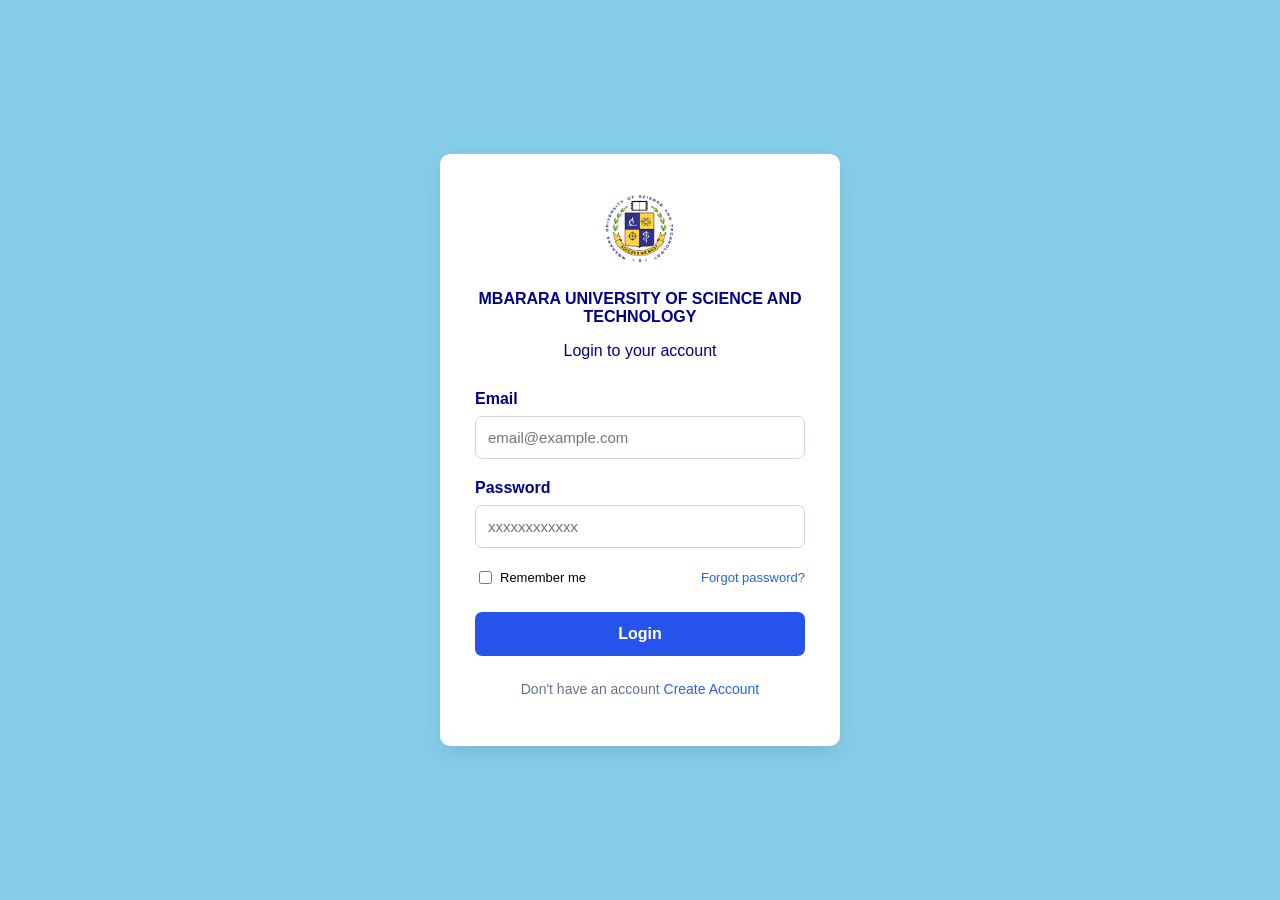
==== index.html @ ace02df0 "Initial commit" ====
<!DOCTYPE html>
<html lang = "en">
<head>
	<meta charset="UTF-8">
	<meta name="viewport" content="width=device-width,initial-scale=1.0">
	<title>My Login page</title>
	<link rel="stylesheet" href="style.css">
</head>
<body>
	
	<div class="login-card">
		<img src="logo.png"alt="University logo" class="logo">
		<h4>MBARARA UNIVERSITY OF SCIENCE AND TECHNOLOGY</h4>
		<p class="subtitle">Login to your account</p>

		<form>
			<label for="email">Email</label>
			<input type="email" id="email" placeholder="email@example.com" required>
		    <label for="password">Password</label>
		    <input type="password" id="password" placeholder="xxxxxxxxxxxx" required>

		    <div class="options">
		    	<label class="remember">
		    		<input type="checkbox">
		    		Remember me
		    	</label>

		    	<a href="#">Forgot password?</a>
		    </div>

		    <button type="submit">Login</button>
		</form>

		<p class="signup">
			Don't have an account
			<a href="register.html">Create Account</a>
		</p>

	</div>

</body>
</html>
---- style.css ----
/*Style the whole page*/
*{
	box-sizing:border-box;
}

body{
	margin: 0;
	font-family: Arial,sans-serif;
	background-color: skyblue;

	display:flex;
    justify-content: center;
    align-items: center;
    min-height: 100vh;
    padding: 20px;
}

/*Login card*/
.login-card{
	background-color: white;
	width: 100%;
	max-width: 400px;
	/*height: 200%;
	max-height: 800px;*/
	padding: 35px;
	border-radius: 10px;
	box-shadow: 0 8px 25px rgba(0, 0, 0, 0.10);
}
h4{
	text-align: center;
	color: darkblue;
	margin-bottom: 10px;
}
.subtitle{
	text-align: center;
	color: darkblue;
	margin-bottom: 30px;
}
/*Labels*/
form > label{
	display: block;
	margin-bottom:8px;
	color: darkblue;
	font-weight: bold;
}
/* Fields */
form > input{
	width: 100%;
	padding: 12px;
	margin-bottom: 20px;

	border: 1px solid #cbd5e1;
	border-radius: 7px;
	font-size: 15px;
}
/* Highlight an input when selected */
input:focus{
	outline:2px solid #93c5fd;
	border-color: #2563eb;
}
/*Remember me and forgot password*/
.options{
	display:flex;
    justify-content: space-between;
    align-items: center;
    gap: 10px;
    margin-bottom: 25px;
    font-size: 13px;
}
.remember{
	display: flex;
	align-items: center;
	gap: 5px;
}
a{
	color: #2563eb;
	text-decoration: none;
}
a:hover{
	text-decoration: underline;
}

/* Login button */
button{
	width: 100%;
	padding: 13px;

	background-color: #2553eb;
	color: white;

	border: none;
	border-radius: 7px;
	font-size: 16px;
	font-weight: bold;
	cursor: pointer;
}
button:hover{
	background-color: #1d4ed8;
}
/* Bottom Message */
.signup{
	text-align: center;
	margin-top: 25px;
	color: #64748b;
	font-size: 14px;
}

.logo{
	display: block;
	width: 80px;
	height: 80px;
	object-fit: contain;
	margin: 0 auto 15px;
}
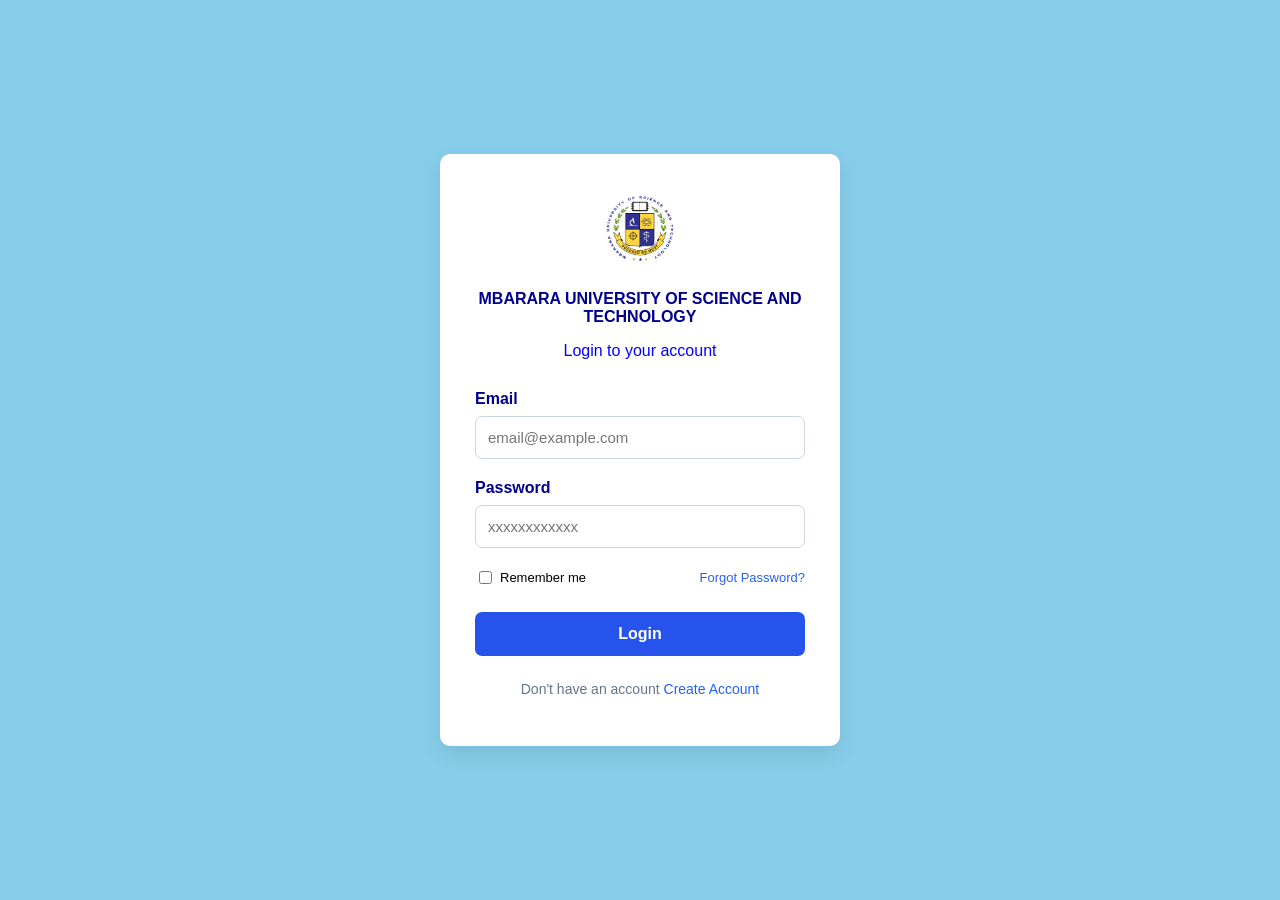
==== commit ba5b34b0: "Updated on some CSS lines" ====
--- a/index.html
+++ b/index.html
@@ -3,7 +3,7 @@
 <head>
 	<meta charset="UTF-8">
 	<meta name="viewport" content="width=device-width,initial-scale=1.0">
-	<title>My Login page</title>
+	<title>My Login Page</title>
 	<link rel="stylesheet" href="style.css">
 </head>
 <body>
@@ -25,7 +25,7 @@
 		    		Remember me
 		    	</label>
 
-		    	<a href="#">Forgot password?</a>
+		    	<a href="#">Forgot Password?</a>
 		    </div>
 
 		    <button type="submit">Login</button>
--- a/style.css
+++ b/style.css
@@ -33,7 +33,7 @@
 }
 .subtitle{
 	text-align: center;
-	color: darkblue;
+	color: blue;
 	margin-bottom: 30px;
 }
 /*Labels*/
@@ -107,8 +107,8 @@
 
 .logo{
 	display: block;
-	width: 80px;
-	height: 80px;
+	width: 79px;
+	height: 79px;
 	object-fit: contain;
 	margin: 0 auto 15px;
 }
